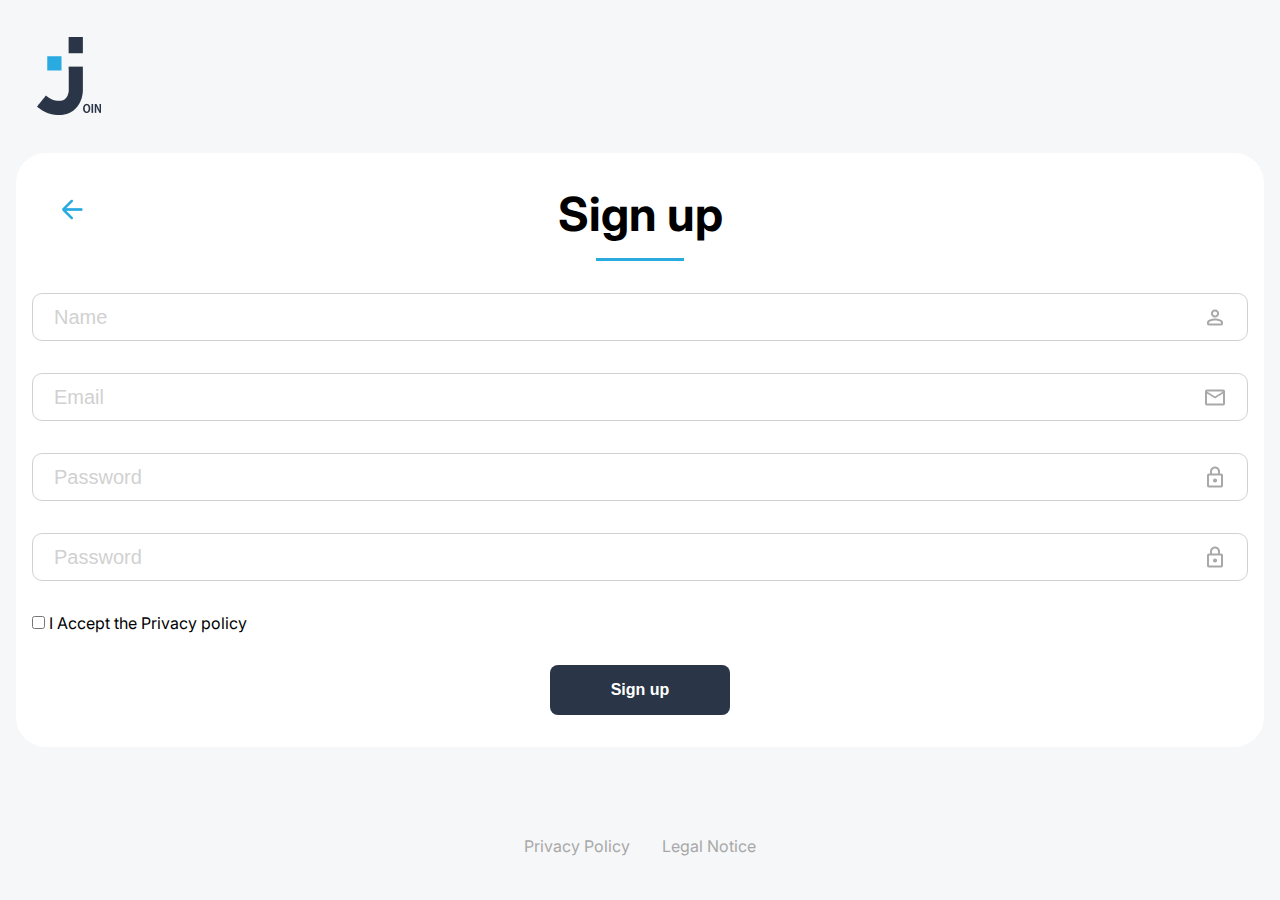
==== index.html @ 76f16e83 "login implemented" ====
<!DOCTYPE html>
<html lang="en">
<head>
    <meta charset="UTF-8">
    <meta name="viewport" content="width=device-width, initial-scale=1.0">
    <title>Log in</title>
    <link rel="preconnect" href="https://fonts.googleapis.com">
    <link rel="preconnect" href="https://fonts.gstatic.com" crossorigin>
    <link href="https://fonts.googleapis.com/css2?family=Inter:wght@100..900&display=swap" rel="stylesheet">
    <link rel="stylesheet" href="style.css">
    <script src="script.js"></script>
    <script src="storage.js"></script>
    <script src="register.js"></script>

</head>
<body onload="init()">
    <div id="content">
        <img src="./assets/img/logo.png" class="login-logo" alt="logo">
        <div id="login-container">
            <!-- render page content -->
        </div>
        <div id="sign-up-box">
            <!-- render page content -->
        </div>
        <div class="user-notices-box">
            <a href="#" class="notices-link">Privacy Policy</a>
            <a href="#" class="notices-link">Legal Notice</a>
        </div>
    </div>
    


</body>
</html>
---- style.css ----
/* font-family: "Inter", sans-serif; */

:root {
  --color-primary: #2a3647;
  --color-white: white;
  --color-black: black;
  --color-userstory: #0038ff;
  --color-technical: #1fd7c1;
  --color-input-placeholder: #D1D1D1;
}

* {
  margin: 0;
  box-sizing: border-box;
}

body {
  font-family: 'Inter', sans-serif;
  background-color: #f6f7f8;
}

h1 {
  font-size: 47px;
  font-weight: 700;
}

h2 {
  font-size: 36px;
  font-weight: 700;
}

h3 {
  font-size: 27px;
  font-weight: 700;
}

h4 {
  font-size: 20px;
  font-weight: 400;
}


.button {
  border-radius: 8px;
  padding: 16px 0;
  font-weight: 700;
  font-size: 16px;
  border: none;
  cursor: pointer;
}

.btn-login {
  background-color: var(--color-primary);
  color: var(--color-white);
  width: 180px;
}

.btn-gust-login {
  background-color: var(--color-white);
  color: var(--color-primary);
  width: 180px;
  border: 1px solid var(--color-primary);
}

#sign-up-box {
  position: absolute;
  bottom: 99px;
  display: flex;
  align-items: center;
  gap: 35px;
}

.btn-signup {
  width: 104px;
}

.button-box {
  display: flex;
  flex-direction: column;
  align-items: center;
  justify-content: center;
  gap: 21px;
  margin-top: 32px;
}

.login-logo {
  height: 79px;
  object-fit: cover;
  position: absolute;
  top: 37px;
  left: 37px;
}

#content {
  display: flex;
  flex-direction: column;
  align-items: center;
  justify-content: center;
  height: 100vh;
}

#login-container {
  background-color: var(--color-white);
  width: calc(100% - 32px);
  padding: 32px 16px;
  display: flex;
  flex-direction: column;
  align-items: center;
  border-radius: 30px;
  position: relative;
}

.divider-line {
  border-bottom: 3px solid #29abe2;
  width: 88px;
  margin: 16px 0 32px 0;
}

.hidden-width {
  width: 364px;
}

.login-input {
  width: 100%;
  height: 48px;
  border-radius: 10px;
  color: var(--color-black);
  padding: 12px 21px;
  border: 1px solid var(--color-input-placeholder);
  font-size: 20px;
}

.input-container {
  width: 100%;
  position: relative;
  display: flex;
  align-items: center;
  margin-bottom: 32px;
}

.input-container img {
  position: absolute;
  right: 21px;
}

::placeholder {
  color: var(--color-input-placeholder);
}

#checkbox-container {
  display: flex;
  align-items: center;
  align-self: flex-start;
  margin-left: 16px;
  font-weight: 400;
}

#checkbox-container input {
  margin-right: 8px;
}

.user-notices-box {
  position: absolute;
  bottom: 22px;
  margin: 42px 0 22px 0;
  display: flex;
  gap: 32px;
}

.notices-link {
  color: #a8a8a8;
  text-decoration: none;
  font-weight: 400;
}

.d-none {
  display: none !important;
}

.align-center {
  align-self: initial !important;
}

.arrow-left-line {
  position: absolute;
  left: 40px;
  top: 40px;
  cursor: pointer;
}

.width-100 {
  width: 100%;
}

/***** styles for board.html ****/
.board {
  display: flex;
  flex-direction: column;
  align-items: space-between;
  padding: 48px 16px;
  background-color: #f6f7f8;

  & button {
    cursor: pointer;
  }

  & .board-header {
    display: flex;
    justify-content: space-between;
    align-items: center;
  }

  & .searchbar {
    position: relative;
    display: flex;
    align-items: center;
  }

  & input {
    font-size: 20px;
    width: 100%;
    height: 48px;
    margin-bottom: 2px;
    padding: 8px 16px;
    border: 1px solid #a8a8a8;
    border-radius: 10px;
  }

  & .search-icon {
    position: absolute;
    right: 0;
    padding: 0 23.11px;
    border: none;
    border-left: 1px solid #d1d1d1;
    background-color: transparent;
  }

  & .board-titel {
    height: 32px;
    display: flex;
    justify-content: space-between;
    align-items: center;
    margin: 24px 0 16px 0;
  }

  & .board-titel-head {
    margin: 0 0 40px 0;
  }
  & .add-task-btn {
    padding: 0;
    border: none;
    border-radius: 10px;
  }
  & .btn-head {
    width: 40px;
    height: 40px;
    background-color: var(--color-primary);
  }

  & .no-tasks {
    color: #a8a8a8;
    display: flex;
    justify-content: center;
    align-items: center;
    height: 48px;
    background-color: #e7e7e7;
    border: 1px dashed #a8a8a8;
    border-radius: 10px;
  }

  & .task-card {
    cursor: grab;
    width: 252px;
    padding: 16px;
    background-color: var(--color-white);
    border-radius: 24px;
    box-shadow: 0 0 10px 3px rgba(0, 0, 0, 8%);

    & .card-category {
      color: var(--color-white);
      display: inline-block;
      padding: 4px 16px;
      background-color: var(--color-userstory);
      border-radius: 8px;
    }

    & .card-titel {
      font-weight: 700;
      margin: 24px 0 8px 0;
    }

    & .card-description {
      color: #a8a8a8;
    }

    & .card-progress {
      display: flex;
      align-items: center;
      gap: 11px;
      margin: 24px 0px;
    }

    & .card-progressbar-container {
      width: 100%;
      height: 8px;
      background-color: #e0e0e0;
      border-radius: 16px;
      overflow: hidden;
    }

    & .card-progressbar {
      width: 50%;
      height: 100%;
      background-color: #4589ff;
      border-radius: 16px;
    }

    & .card-subtasks {
      font-size: 12px;
      flex-shrink: 0;
    }

    & .card-footer {
      display: flex;
      justify-content: space-between;
    }

    & .card-assigned {
      display: flex;
    }

    & .card-contacts {
      font-size: 12px;
      color: var(--color-white);
      position: relative;
      display: flex;
      justify-content: center;
      align-items: center;
      width: 32px;
      height: 32px;
      margin-right: -8px;
      border: 1px solid var(--color-white);
      border-radius: 50%;
    }

    & .card-priority {
      display: flex;
      justify-content: center;
      align-items: center;
      width: 32px;
      height: 32px;
    }
  }
}
/***** end styles for board.html ****/


/***** styles for addtask.html ****/

.add-task-container{
  display: flex;
  flex-direction: column;
  height: 100vh;
}

.add-task-container h1{
  margin-top: 48px;
  margin-bottom: 40px;
  padding-left: 16px
}

.add-task-container input, textarea, select{
border: black solid 1px;
border-radius: 10px;
width: 100%;
}

.add-task-footnote-container{
  position: absolute;
  bottom: 0;
  width: 100%;
  display: flex;
  justify-content: space-between;
  align-items: center;
}
.task-input-container{
  margin: 0 16px;
  border: 1px black solid;
}

.task-input-container .title-container{
  height: 83px;
}

.task-input-container .description-container{
  height: 131px;
}
.task-input-container .description-container textarea{
  height: 88px;
}
.task-input-container .prio-container{
  height: 88px;
}
.task-input-container .prio-container #prio{
  height: 88px;
  display: flex;
  gap:8px;
}
.task-input-container .prio-container #prio button{
  height: 41px;
  flex: 1;
  border-radius: 10px;
  background-color: white; 
  border: none;
  box-shadow: 0 0 4px 0 rgba(0, 0, 0, 0.1);
}
.task-input-container .due-date-container{
  height: 83px;
}
.task-input-container .category-container{
  height: 75px;
}
.task-input-container .assigned-to-container{
  height: 75px;
}
.task-input-container .subtasks-container{
  height: 75px;
}
.add-task-footnote-container button{
  background-color: var(--color-primary);
  color: var(--color-white);
  width: 183px;
  height: 56px;
  padding: 16px;
  font-size: 21px;
  display: flex;
  gap: 4px;

}
.add-task-footnote-container button img{
  height: 24px;
  width: 24px;
}

sup{
  color: #FF8190;
}
/***** end styles for addtask.html ****/


/***** styles for contacts.html ****/

#contactsList {
  display: flex;
  flex-direction: column;
  justify-content: center;
  margin-left: auto;
  margin-right: auto;
}

.underline {
  height: 1px;
  width: 350px;
  background-color: #D1D1D1;
  margin: 16px 0 16px 0;
}

.contact {
  display: flex;
  flex-direction: row;
  align-items: center;
  gap: 35px;
  margin-bottom: 30px;
}

& h4 {
  padding-left: 12px;
}
 .name {
  font-size: 24px !important;
  font-weight: 400 !important;
 }

.email {
  font-size: 16px !important;
  color: #007CEE;
  margin-top: 5px;
}

.contact-header {
  height: 42px;
  width: 42px;
  border-radius: 100%;
  font-weight: bold;
  color: #FFFFFF;
  display: flex;
  align-items: center;
  justify-content: center;
}

.contact-info {
  display: flex;
  flex-direction: column;
}

.center {
  margin-left: auto;
  margin-right: auto;
  display: flex;
  justify-content: center;
}
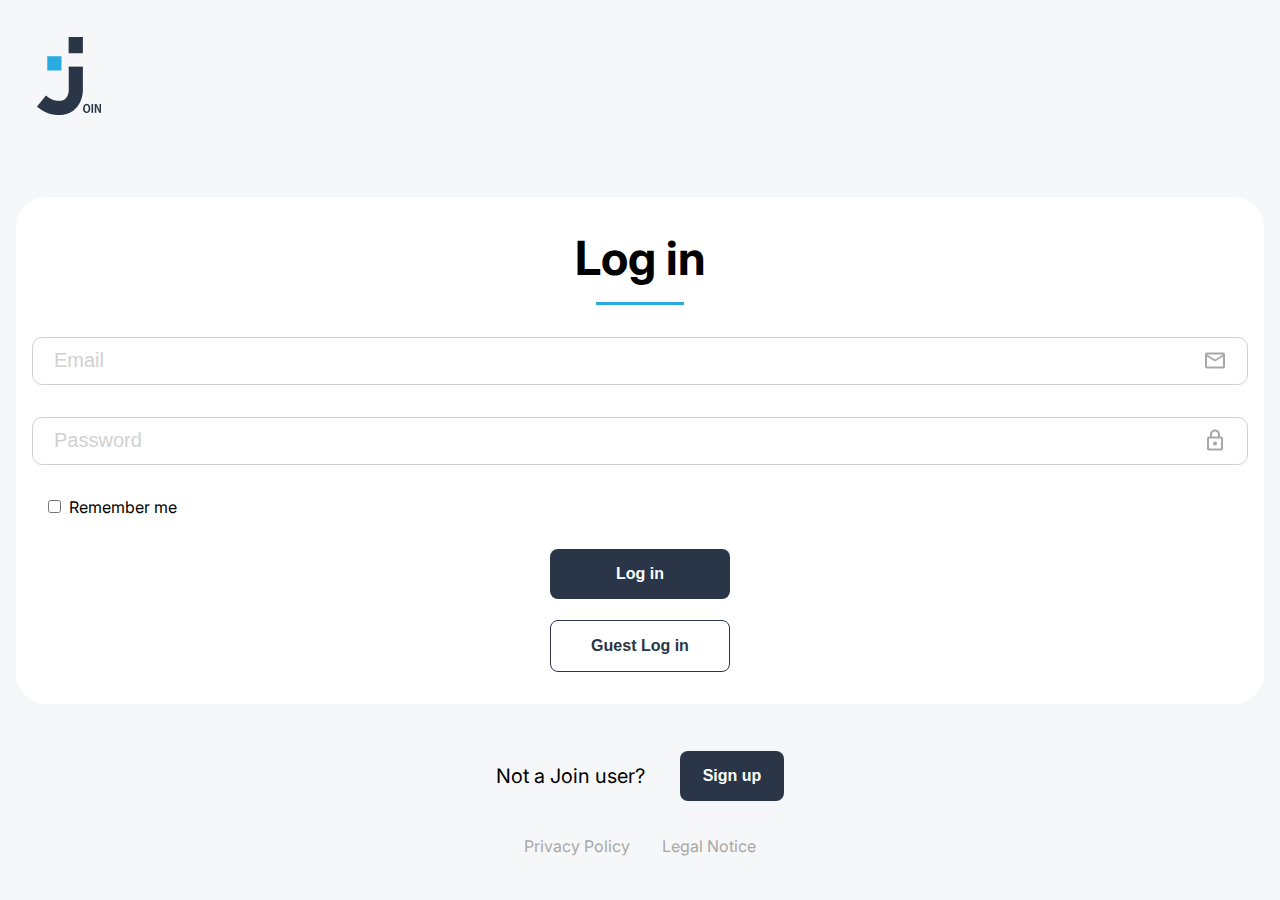
==== commit 00474383: "privacy policy added" ====
--- a/index.html
+++ b/index.html
@@ -23,7 +23,7 @@
             <!-- render page content -->
         </div>
         <div class="user-notices-box">
-            <a href="#" class="notices-link">Privacy Policy</a>
+            <a href="pivacypolicy.html" class="notices-link">Privacy Policy</a>
             <a href="#" class="notices-link">Legal Notice</a>
         </div>
     </div>
--- a/style.css
+++ b/style.css
@@ -36,6 +36,11 @@
 
 h4 {
   font-size: 20px;
+  font-weight: 400;
+}
+
+h5 {
+  font-size: 14px;
   font-weight: 400;
 }
 
@@ -179,6 +184,7 @@
 
 .align-center {
   align-self: initial !important;
+  justify-content: center;
 }
 
 .arrow-left-line {
@@ -192,241 +198,304 @@
   width: 100%;
 }
 
-/***** styles for board.html ****/
-.board {
-  display: flex;
-  flex-direction: column;
-  align-items: space-between;
-  padding: 48px 16px;
-  background-color: #f6f7f8;
-
-  & button {
-    cursor: pointer;
-  }
-
-  & .board-header {
-    display: flex;
-    justify-content: space-between;
-    align-items: center;
-  }
-
-  & .searchbar {
-    position: relative;
-    display: flex;
-    align-items: center;
-  }
-
-  & input {
-    font-size: 20px;
-    width: 100%;
-    height: 48px;
-    margin-bottom: 2px;
-    padding: 8px 16px;
-    border: 1px solid #a8a8a8;
-    border-radius: 10px;
-  }
-
-  & .search-icon {
-    position: absolute;
-    right: 0;
-    padding: 0 23.11px;
-    border: none;
-    border-left: 1px solid #d1d1d1;
-    background-color: transparent;
-  }
-
-  & .board-titel {
-    height: 32px;
-    display: flex;
-    justify-content: space-between;
-    align-items: center;
-    margin: 24px 0 16px 0;
-  }
-
-  & .board-titel-head {
-    margin: 0 0 40px 0;
-  }
-  & .add-task-btn {
-    padding: 0;
-    border: none;
-    border-radius: 10px;
-  }
-  & .btn-head {
-    width: 40px;
-    height: 40px;
-    background-color: var(--color-primary);
-  }
-
-  & .no-tasks {
-    color: #a8a8a8;
-    display: flex;
-    justify-content: center;
-    align-items: center;
-    height: 48px;
-    background-color: #e7e7e7;
-    border: 1px dashed #a8a8a8;
-    border-radius: 10px;
-  }
-
-  & .task-card {
-    cursor: grab;
-    width: 252px;
-    padding: 16px;
-    background-color: var(--color-white);
-    border-radius: 24px;
-    box-shadow: 0 0 10px 3px rgba(0, 0, 0, 8%);
-
-    & .card-category {
-      color: var(--color-white);
-      display: inline-block;
-      padding: 4px 16px;
-      background-color: var(--color-userstory);
-      border-radius: 8px;
-    }
-
-    & .card-titel {
-      font-weight: 700;
-      margin: 24px 0 8px 0;
-    }
-
-    & .card-description {
-      color: #a8a8a8;
-    }
-
-    & .card-progress {
-      display: flex;
-      align-items: center;
-      gap: 11px;
-      margin: 24px 0px;
-    }
-
-    & .card-progressbar-container {
-      width: 100%;
-      height: 8px;
-      background-color: #e0e0e0;
-      border-radius: 16px;
-      overflow: hidden;
-    }
-
-    & .card-progressbar {
-      width: 50%;
-      height: 100%;
-      background-color: #4589ff;
-      border-radius: 16px;
-    }
-
-    & .card-subtasks {
-      font-size: 12px;
-      flex-shrink: 0;
-    }
-
-    & .card-footer {
-      display: flex;
-      justify-content: space-between;
-    }
-
-    & .card-assigned {
-      display: flex;
-    }
-
-    & .card-contacts {
-      font-size: 12px;
-      color: var(--color-white);
-      position: relative;
-      display: flex;
-      justify-content: center;
-      align-items: center;
-      width: 32px;
-      height: 32px;
-      margin-right: -8px;
-      border: 1px solid var(--color-white);
-      border-radius: 50%;
-    }
-
-    & .card-priority {
-      display: flex;
-      justify-content: center;
-      align-items: center;
-      width: 32px;
-      height: 32px;
-    }
-  }
-}
-/***** end styles for board.html ****/
-
+header {
+  position: absolute;
+  top: 0;
+  left: 0;
+  right: 0;
+  background-color: white;
+  display: flex;
+  justify-content: space-between;
+  align-items: center;
+  padding: 20px 16px;
+  filter: drop-shadow(0px 1px 2px rgba(0, 0, 0, 0.2));
+}
+
+.header-logo {
+  height: 39px;
+  object-fit: cover;
+}
+
+
+.user-circle {
+  border-radius: 999px;
+  border: 2px solid black;
+  width: 40px;
+  height: 40px;
+  display: flex;
+  justify-content: center;
+  align-items: center;
+  color: #29ABE2;
+  font-size: 14px;
+  font-weight: 700;
+}
+
+.navigation {
+  background-color: var(--color-primary);
+  height: 80px;
+  position: absolute;
+  bottom: 0;
+  left: 0;
+  right: 0;
+  display: flex;
+  justify-content: space-around;
+}
+
+.navbox {
+  color: white;
+  display: flex;
+  flex-direction: column;
+  justify-content: center;
+  align-items: center;
+  /* background-color: #091931; */
+  border-radius: 16px;
+  gap: 4px;
+  width: 80px;
+  text-decoration: none;
+}
+
+.navbox-bg-color {
+  background-color: #091931;
+}
+
+
+.registration-succes-box {
+  width: 326px;
+  padding: 25px 0;
+  text-align: center;
+  border-radius: 20px;
+  background-color: var(--color-primary);
+  color: var(--color-white);
+  position: absolute;
+  bottom: 184px;
+  transform: translateY(262px);
+  transition: 250ms;
+}
+
+.show-reg-box {
+  transform: translateY(0);
+}
+
+.animation-box {
+  position: absolute;
+  bottom: 20px;
+  height: 300px;
+  width: calc(100% - 32px);
+  display: flex;
+  justify-content: center;
+  overflow: hidden;
+}
+
+.hidden-box {
+  width: 200px;
+  height: 168px;
+  position: absolute;
+  right: 0;
+  top: 60px;
+  overflow: hidden;
+  display: flex;
+  justify-content: end;
+}
+
+.user-menu {
+  width: 150px;
+  display: flex;
+  flex-direction: column;
+  justify-content: center;
+  background-color: var(--color-primary);
+  padding: 10px;
+  border-radius: 20px;
+  border-top-right-radius: 0;
+  margin-right: 10px;
+  transform: translateX(162px);
+  transition: 250ms;
+}
+
+.show-menu {
+  transform: translateX(0);
+}
+
+.user-menu a {
+  color: #CDCDCD;
+  text-decoration: none;
+  padding: 13px 12px;
+  font-weight: 400;
+}
+
+.privay-policy {
+  display: flex;
+  justify-content: center;
+  flex-direction: column;
+  margin-top: 128px;
+  padding: 0 16px;
+}
+
+.privacy-h3 {
+  margin: 32px 0 10px 0;
+}
+
+.privacy-header {
+  display: flex;
+  justify-content: space-between;
+}
+
+.privacy-arrow {
+  object-fit: cover;
+  cursor: pointer;
+  height: 40px;
+}
 
 /***** styles for addtask.html ****/
 
-.add-task-container{
-  display: flex;
-  flex-direction: column;
-  height: 100vh;
-}
-
-.add-task-container h1{
+.add-task-container {
+  display: flex;
+  flex-direction: column;
+  margin-top: 50px;
+  max-height: calc(100vh - 240px)
+}
+
+.add-task-container h1 {
   margin-top: 48px;
   margin-bottom: 40px;
   padding-left: 16px
 }
 
-.add-task-container input, textarea, select{
-border: black solid 1px;
-border-radius: 10px;
-width: 100%;
-}
-
-.add-task-footnote-container{
-  position: absolute;
-  bottom: 0;
+.add-task-container input,
+textarea,
+select {
+  border: black solid 1px;
+  border-radius: 10px;
   width: 100%;
+  font-size: 16px;
+}
+
+.add-task-container input:focus,
+textarea:focus,
+select:focus {
+  border: solid 1px #29ABE2;
+  outline: none;
+}
+
+.add-task-container input,
+select {
+  height: 40px;
+}
+
+.add-task-container label,
+.prio-container span {
+  display: inline-block;
+  margin-bottom: 8px;
+}
+
+.required {
+  color: #FF8190;
+  font-size: 12px;
+}
+
+.add-task-footnote-container {
+  width: 100%;
   display: flex;
   justify-content: space-between;
   align-items: center;
-}
-.task-input-container{
+  position: absolute;
+  bottom: 80px;
+  background-color: #f6f7f8;
+  padding: 10px;
+}
+
+.task-input-container {
   margin: 0 16px;
-  border: 1px black solid;
-}
-
-.task-input-container .title-container{
+  overflow: scroll;
+}
+
+.task-input-container .title-container {
   height: 83px;
-}
-
-.task-input-container .description-container{
+  margin-bottom: 8px;
+}
+
+.task-input-container .description-container {
   height: 131px;
-}
-.task-input-container .description-container textarea{
+  margin-bottom: 8px;
+}
+
+.task-input-container .description-container textarea {
   height: 88px;
 }
-.task-input-container .prio-container{
+
+.task-input-container .prio-container {
   height: 88px;
-}
-.task-input-container .prio-container #prio{
+  margin-bottom: 16px;
+}
+
+.task-input-container .prio-container #prio {
   height: 88px;
   display: flex;
-  gap:8px;
-}
-.task-input-container .prio-container #prio button{
+  gap: 8px;
+}
+
+.task-input-container .prio-container #prio button {
   height: 41px;
   flex: 1;
   border-radius: 10px;
-  background-color: white; 
+  background-color: white;
   border: none;
   box-shadow: 0 0 4px 0 rgba(0, 0, 0, 0.1);
 }
-.task-input-container .due-date-container{
+
+
+
+
+#highPrioButtonFont,
+#mediumPrioButtonFont,
+#lowPrioButtonFont {
+  display: flex;
+  justify-content: center;
+  align-items: center;
+  gap: 8px;
+  font-weight: 400;
+  font-size: 16px;
+}
+
+.font-weight-clicked {
+  font-weight: 700 !important;
+}
+
+.prioHigh {
+  background-color: rgba(255, 61, 0, 1) !important;
+}
+
+.prioMedium {
+  background-color: rgba(255, 168, 0, 1) !important;
+}
+
+.prioLow {
+  background-color: rgba(122, 226, 41, 1) !important;
+}
+
+.colored-white {
+  filter: brightness(0) invert(1);
+}
+
+.task-input-container .due-date-container {
   height: 83px;
-}
-.task-input-container .category-container{
+  margin-bottom: 16px;
+}
+
+.task-input-container .category-container {
   height: 75px;
-}
-.task-input-container .assigned-to-container{
+  margin-bottom: 16px;
+}
+
+.task-input-container .assigned-to-container {
+  min-height: 75px;
+  margin-bottom: 16px;
+}
+
+.task-input-container .subtasks-container {
   height: 75px;
 }
-.task-input-container .subtasks-container{
-  height: 75px;
-}
-.add-task-footnote-container button{
+
+.add-task-footnote-container button {
   background-color: var(--color-primary);
   color: var(--color-white);
   width: 183px;
@@ -435,16 +504,119 @@
   font-size: 21px;
   display: flex;
   gap: 4px;
-
-}
-.add-task-footnote-container button img{
+}
+
+.add-task-footnote-container button img {
   height: 24px;
   width: 24px;
 }
 
-sup{
+sup {
   color: #FF8190;
 }
+
+.blue-border {
+  border: 1px solid #29ABE2 !important;
+}
+
+.red-border {
+  border: 1px solid #FF8190 !important;
+}
+
+#category {
+  background-color: white;
+}
+
+#assigned-to-btn {
+  width: 100%;
+  height: 40px;
+  display: flex;
+  justify-content: space-between;
+  align-items: center;
+  background-color: white;
+  border: 1px solid black;
+  border-radius: 10px;
+}
+
+#assigned-to-btn #buttontext {
+  font-size: 16px;
+  display: flex;
+  align-items: center;
+}
+
+#contacts-to-assign-container {
+  background-color: white;
+  border-radius: 10px;
+  font-size: 16px;
+  font-weight: 400;
+  padding: 10px;
+}
+
+#contacts-to-assign-list {
+  list-style-type: none;
+  padding-left: 0;
+
+}
+
+#contacts-to-assign-list li {
+  display: flex;
+  align-items: center;
+  justify-content: space-between;
+  height: 56px;
+  margin-bottom: 24px;
+}
+
+.nameFrame {
+  display: flex;
+  align-items: center;
+  justify-content: space-between;
+  height: 42px;
+  margin-left: 16px;
+}
+
+.nameFrame img {
+  margin-right: 16px;
+}
+
+.checked {
+  background-color: var(--color-primary);
+  color: white;
+  border-radius: 10px;
+}
+
+#buttontext {
+  display: flex;
+  gap: 10px;
+
+}
+
+.contact-circle {
+  background-color: darkblue;
+  height: 42px;
+  margin-right: 16px;
+  width: 42px;
+  border-radius: 100%;
+  font-weight: bold;
+  color: #FFFFFF;
+  display: flex;
+  align-items: center;
+  justify-content: center;
+}
+
+#contact-circles-container {
+  display: flex;
+
+}
+
+.assigned-contacts-button {
+  background-color: var(--color-primary);
+  color: white;
+  min-width: 100px;
+  border-radius: 10px;
+  padding: 2px;
+  border: 1px black solid;
+}
+
 /***** end styles for addtask.html ****/
 
 
@@ -456,13 +628,19 @@
   justify-content: center;
   margin-left: auto;
   margin-right: auto;
+  width: 90%;
+  max-height: 80vh;
+  overflow-y: auto;
+  /* Vertikales scrollen im container */
+  margin: 20px 0;
+  padding-top: 30px;
 }
 
 .underline {
   height: 1px;
-  width: 350px;
   background-color: #D1D1D1;
   margin: 16px 0 16px 0;
+  width: 90%;
 }
 
 .contact {
@@ -473,18 +651,31 @@
   margin-bottom: 30px;
 }
 
-& h4 {
-  padding-left: 12px;
-}
- .name {
+.contact:hover {
+  cursor: pointer;
+}
+
+.contact-headline-letter {
+  padding-left: 12px !important;
+}
+
+.name {
   font-size: 24px !important;
   font-weight: 400 !important;
- }
-
-.email {
+}
+
+.email-contact {
   font-size: 16px !important;
   color: #007CEE;
   margin-top: 5px;
+}
+
+.email-contact-opened {
+  color: black;
+  font-weight: bold !important;
+  font-size: 16px !important;
+  margin-top: 21px;
+  margin-bottom: 15px;
 }
 
 .contact-header {
@@ -504,8 +695,131 @@
 }
 
 .center {
-  margin-left: auto;
-  margin-right: auto;
-  display: flex;
-  justify-content: center;
-}+  display: flex;
+  justify-content: center;
+  align-items: center;
+  height: 100vh;
+  overflow: hidden;
+}
+
+.addContactImg {
+  display: flex;
+  justify-content: center;
+  align-items: center;
+  position: fixed;
+  top: 758px;
+  left: 330px;
+  right: 20px;
+  height: 56px;
+  width: 56px;
+  border-radius: 100%;
+  background-color: var(--color-primary);
+  z-index: 1000;
+}
+
+.addContactImg:hover {
+  cursor: pointer;
+}
+
+.addContactImg img {
+  height: 32px;
+  width: 32px;
+}
+
+.editContactImg {
+  display: flex;
+  justify-content: center;
+  align-items: center;
+  position: fixed;
+  top: 758px;
+  left: 330px;
+  right: 20px;
+  height: 56px;
+  width: 56px;
+  border-radius: 100%;
+  background-color: var(--color-primary);
+  z-index: 1000;
+}
+
+.name-container {
+  display: flex;
+  align-items: center;
+  gap: 20px;
+  margin-bottom: 20px;
+}
+
+.contact-opened {
+  height: 80px !important;
+  width: 80px !important;
+  border: 3px solid white;
+}
+
+.slogan-contact {
+  margin-top: 8px;
+  font-size: 20px;
+}
+
+.contact-underline {
+  height: 3px;
+  width: 90px;
+  background-color: #29ABE2;
+  margin-top: 8px;
+  margin-bottom: 48px;
+}
+
+.back-to-contacts-img {
+  display: flex;
+  justify-content: flex-end;
+  margin-right: 16px;
+}
+
+#contact {
+  height: 100vh;
+  overflow: hidden;
+  z-index: 1000;
+  padding: 128px 0 0 16px;
+  width: 100%;
+}
+
+.contact-container {
+  width: 100%;
+}
+
+.edit-contacts-options {
+  width: 115px;
+  height: 100px;
+  background-color: white;
+  gap: 16px;
+  display: flex;
+  justify-content: center;
+  flex-direction: column;
+  border-radius: 20px 20px 0px 20px;
+  box-shadow: 0 4px 4px 0 rgba(0, 0, 0, 0.25);
+  position: fixed;
+  right: -115px;
+  top: 740px;
+  transition: right 0.5s;
+  z-index: 9999;
+}
+
+.edit-contacts-options-active {
+  right: 10px !important;
+}
+
+.edit-image-contact {
+  margin-right: 15px;
+}
+
+.edit-contacts-options div {
+  display: flex;
+  gap: 8px;
+  justify-content: center;
+  align-items: center;
+  gap: 20px;
+}
+
+.edit-img-contact {
+  margin-right: 10px;
+}
+
+/***** end styles for contacts.html ****/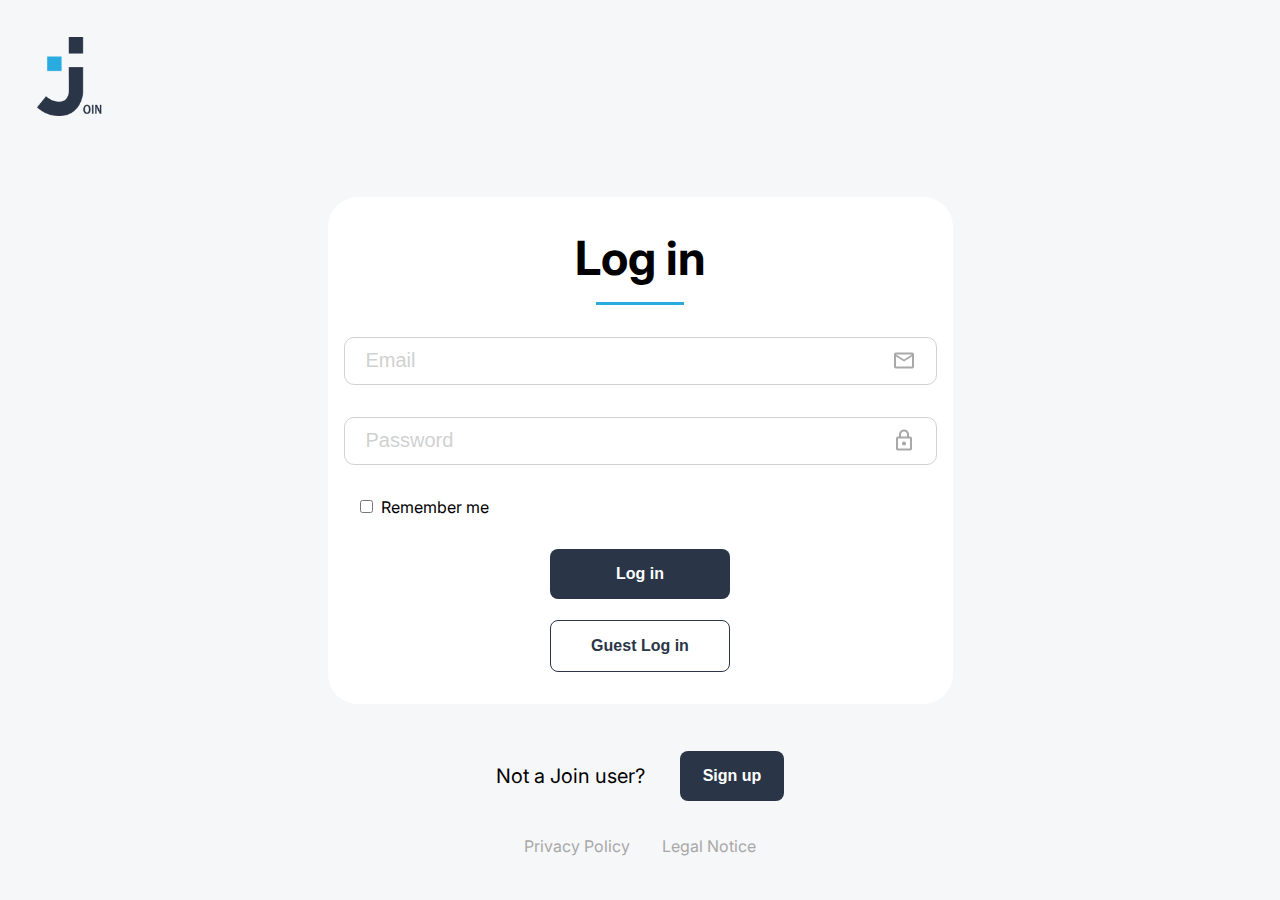
==== commit 0f10f130: "login Desktop CSS included" ====
--- a/index.html
+++ b/index.html
@@ -8,6 +8,7 @@
     <link rel="preconnect" href="https://fonts.gstatic.com" crossorigin>
     <link href="https://fonts.googleapis.com/css2?family=Inter:wght@100..900&display=swap" rel="stylesheet">
     <link rel="stylesheet" href="style.css">
+    <link rel="stylesheet" href="./assets/css/loginregister.css">
     <script src="script.js"></script>
     <script src="storage.js"></script>
     <script src="register.js"></script>
@@ -15,7 +16,7 @@
 </head>
 <body onload="init()">
     <div id="content">
-        <img src="./assets/img/logo.png" class="login-logo" alt="logo">
+        <img src="./assets/img/logo-high.png" class="login-logo" alt="logo">
         <div id="login-container">
             <!-- render page content -->
         </div>
--- a/style.css
+++ b/style.css
@@ -7,6 +7,7 @@
   --color-userstory: #0038ff;
   --color-technical: #1fd7c1;
   --color-input-placeholder: #D1D1D1;
+  --color-hover: #29ABE2; 
 }
 
 * {
@@ -54,66 +55,6 @@
   cursor: pointer;
 }
 
-.btn-login {
-  background-color: var(--color-primary);
-  color: var(--color-white);
-  width: 180px;
-}
-
-.btn-gust-login {
-  background-color: var(--color-white);
-  color: var(--color-primary);
-  width: 180px;
-  border: 1px solid var(--color-primary);
-}
-
-#sign-up-box {
-  position: absolute;
-  bottom: 99px;
-  display: flex;
-  align-items: center;
-  gap: 35px;
-}
-
-.btn-signup {
-  width: 104px;
-}
-
-.button-box {
-  display: flex;
-  flex-direction: column;
-  align-items: center;
-  justify-content: center;
-  gap: 21px;
-  margin-top: 32px;
-}
-
-.login-logo {
-  height: 79px;
-  object-fit: cover;
-  position: absolute;
-  top: 37px;
-  left: 37px;
-}
-
-#content {
-  display: flex;
-  flex-direction: column;
-  align-items: center;
-  justify-content: center;
-  height: 100vh;
-}
-
-#login-container {
-  background-color: var(--color-white);
-  width: calc(100% - 32px);
-  padding: 32px 16px;
-  display: flex;
-  flex-direction: column;
-  align-items: center;
-  border-radius: 30px;
-  position: relative;
-}
 
 .divider-line {
   border-bottom: 3px solid #29abe2;
@@ -121,82 +62,12 @@
   margin: 16px 0 32px 0;
 }
 
-.hidden-width {
-  width: 364px;
-}
-
-.login-input {
-  width: 100%;
-  height: 48px;
-  border-radius: 10px;
-  color: var(--color-black);
-  padding: 12px 21px;
-  border: 1px solid var(--color-input-placeholder);
-  font-size: 20px;
-}
-
-.input-container {
-  width: 100%;
-  position: relative;
-  display: flex;
-  align-items: center;
-  margin-bottom: 32px;
-}
-
-.input-container img {
-  position: absolute;
-  right: 21px;
-}
-
-::placeholder {
-  color: var(--color-input-placeholder);
-}
-
-#checkbox-container {
-  display: flex;
-  align-items: center;
-  align-self: flex-start;
-  margin-left: 16px;
-  font-weight: 400;
-}
-
-#checkbox-container input {
-  margin-right: 8px;
-}
-
-.user-notices-box {
-  position: absolute;
-  bottom: 22px;
-  margin: 42px 0 22px 0;
-  display: flex;
-  gap: 32px;
-}
-
-.notices-link {
-  color: #a8a8a8;
-  text-decoration: none;
-  font-weight: 400;
-}
+
 
 .d-none {
   display: none !important;
 }
 
-.align-center {
-  align-self: initial !important;
-  justify-content: center;
-}
-
-.arrow-left-line {
-  position: absolute;
-  left: 40px;
-  top: 40px;
-  cursor: pointer;
-}
-
-.width-100 {
-  width: 100%;
-}
 
 header {
   position: absolute;
@@ -259,32 +130,6 @@
 }
 
 
-.registration-succes-box {
-  width: 326px;
-  padding: 25px 0;
-  text-align: center;
-  border-radius: 20px;
-  background-color: var(--color-primary);
-  color: var(--color-white);
-  position: absolute;
-  bottom: 184px;
-  transform: translateY(262px);
-  transition: 250ms;
-}
-
-.show-reg-box {
-  transform: translateY(0);
-}
-
-.animation-box {
-  position: absolute;
-  bottom: 20px;
-  height: 300px;
-  width: calc(100% - 32px);
-  display: flex;
-  justify-content: center;
-  overflow: hidden;
-}
 
 .hidden-box {
   width: 200px;
@@ -330,8 +175,16 @@
   padding: 0 16px;
 }
 
+.privacy-h2 {
+  margin: 32px 0 10px 0;
+}
+
 .privacy-h3 {
   margin: 32px 0 10px 0;
+}
+
+.privacy-h4 {
+  margin: 16px 0 10px 0;
 }
 
 .privacy-header {
@@ -344,6 +197,8 @@
   cursor: pointer;
   height: 40px;
 }
+
+
 
 /***** styles for addtask.html ****/
 
@@ -374,6 +229,11 @@
 select:focus {
   border: solid 1px #29ABE2;
   outline: none;
+}
+
+.input-button-container input:focus{
+  outline: none;
+  border: none;
 }
 
 .add-task-container input,
@@ -607,6 +467,38 @@
   display: flex;
 
 }
+
+.input-button-container{
+  display: flex;
+  align-items: center;
+  justify-content: space-between;
+  border: 1px solid black;
+  border-radius: 10px;
+  height: 48px;
+  background-color: white;
+}
+
+#subtasks-list .input-button-container{
+  border: none;
+  background-color: transparent;
+  width: 100%;
+}
+
+
+.subtasks-container input{
+  flex: 1;
+  border: none;
+  height: 46px;
+}
+
+.input-button-container button{
+  background-color: transparent;
+  border: none;
+  cursor: pointer;
+  padding-right: 16px;
+}
+
+
 
 .assigned-contacts-button {
   background-color: var(--color-primary);
--- a/assets/css/loginregister.css
+++ b/assets/css/loginregister.css
@@ -0,0 +1,241 @@
+.btn-login {
+    background-color: var(--color-primary);
+    color: var(--color-white);
+    width: 180px;
+  }
+
+  .btn-login:hover {
+    background-color: var(--color-hover);
+    filter: drop-shadow(0px 4px 4px rgba(0, 0, 0, 0.25));
+  }
+  
+  .btn-gust-login {
+    background-color: var(--color-white);
+    color: var(--color-primary);
+    width: 180px;
+    border: 1px solid var(--color-primary);
+  }
+
+  .btn-gust-login:hover {
+    filter: drop-shadow(0px 4px 4px rgba(0, 0, 0, 0.25));
+    color: var(--color-hover);
+    border: 1px solid var(--color-hover);
+  }
+
+  .btn-signup {
+    width: 104px;
+  }
+  
+  .button-box {
+    display: flex;
+    flex-direction: column;
+    align-items: center;
+    justify-content: center;
+    gap: 21px;
+    margin-top: 32px;
+  }
+  
+  .login-logo {
+    height: 79px;
+    object-fit: cover;
+    position: absolute;
+    top: 37px;
+    left: 37px;
+  }
+
+
+  #content {
+    display: flex;
+    flex-direction: column;
+    align-items: center;
+    justify-content: center;
+    height: 100vh;
+  }
+  
+  #login-container {
+    background-color: var(--color-white);
+    width: calc(100% - 32px);
+    padding: 32px 16px;
+    display: flex;
+    flex-direction: column;
+    align-items: center;
+    border-radius: 30px;
+    position: relative;
+  }
+
+  #sign-up-box {
+    position: absolute;
+    bottom: 99px;
+    display: flex;
+    align-items: center;
+    gap: 35px;
+  }
+
+  .hidden-width {
+    width: 364px;
+  }
+  
+  .login-input {
+    width: 100%;
+    height: 48px;
+    border-radius: 10px;
+    color: var(--color-black);
+    padding: 12px 21px;
+    border: 1px solid var(--color-input-placeholder);
+    font-size: 20px;
+    cursor: pointer;
+  }
+  
+  .input-container {
+    width: 100%;
+    position: relative;
+    display: flex;
+    align-items: center;
+    margin-bottom: 32px;
+    cursor: pointer;
+  }
+  
+  .input-container img {
+    position: absolute;
+    right: 21px;
+  }
+  
+  ::placeholder {
+    color: var(--color-input-placeholder);
+  }
+  
+  #checkbox-container {
+    display: flex;
+    align-items: center;
+    align-self: flex-start;
+    margin-left: 16px;
+    font-weight: 400;
+
+  }
+  
+  #checkbox-container input {
+    margin-right: 8px;
+    cursor: pointer;
+  }
+  
+  .user-notices-box {
+    position: absolute;
+    bottom: 22px;
+    margin: 42px 0 22px 0;
+    display: flex;
+    gap: 32px;
+  }
+  
+  .notices-link {
+    color: #a8a8a8;
+    text-decoration: none;
+    font-weight: 400;
+  }
+
+  .notices-link:hover {
+    color: var(--color-hover);
+    text-decoration: none;
+    font-weight: 700;
+  }
+
+  
+.align-center {
+  align-self: initial !important;
+  justify-content: center;
+}
+
+.arrow-left-line {
+  position: absolute;
+  left: 40px;
+  top: 40px;
+  cursor: pointer;
+}
+
+.form-width {
+  width: 100%;
+}
+
+
+.registration-succes-box {
+  width: 326px;
+  padding: 25px 0;
+  text-align: center;
+  border-radius: 20px;
+  background-color: var(--color-primary);
+  color: var(--color-white);
+  position: absolute;
+  bottom: 184px;
+  transform: translateY(262px);
+  transition: 250ms;
+}
+
+.show-reg-box {
+  transform: translateY(0);
+}
+
+.animation-box {
+  position: absolute;
+  bottom: 20px;
+  height: 300px;
+  width: calc(100% - 32px);
+  display: flex;
+  justify-content: center;
+  overflow: hidden;
+}
+
+@media (min-width: 625px) {
+  #login-container {
+    width: 625px
+  }
+}
+
+@media (min-width: 1440px) {
+  .login-logo {
+    height: 122px;
+    object-fit: cover;
+    position: absolute;
+    top: 80px;
+    left: 77px;
+}
+
+#sign-up-box {
+  top: 67px;
+  right: 122px;
+  bottom: auto;
+}
+
+.form-width {
+  width: 422px;
+}
+
+.button-box {
+  flex-direction: row;
+  gap: 35px;
+}
+
+.btn-login {
+  width: 110px;
+}
+
+.arrow-left-line {
+  left: 48px;
+}
+
+.arrow-left-line:hover {
+  border-radius: 999px;
+  background-color: #f6f7f8;
+}
+
+.animation-box {
+  bottom: auto;
+  overflow: hidden;
+  background-color: rgba(0, 0, 0, 0.3);
+  width: 100%;
+  height: 100vh;
+}
+
+.show-reg-box {
+  transform: translateY(-34vh);
+}
+
+}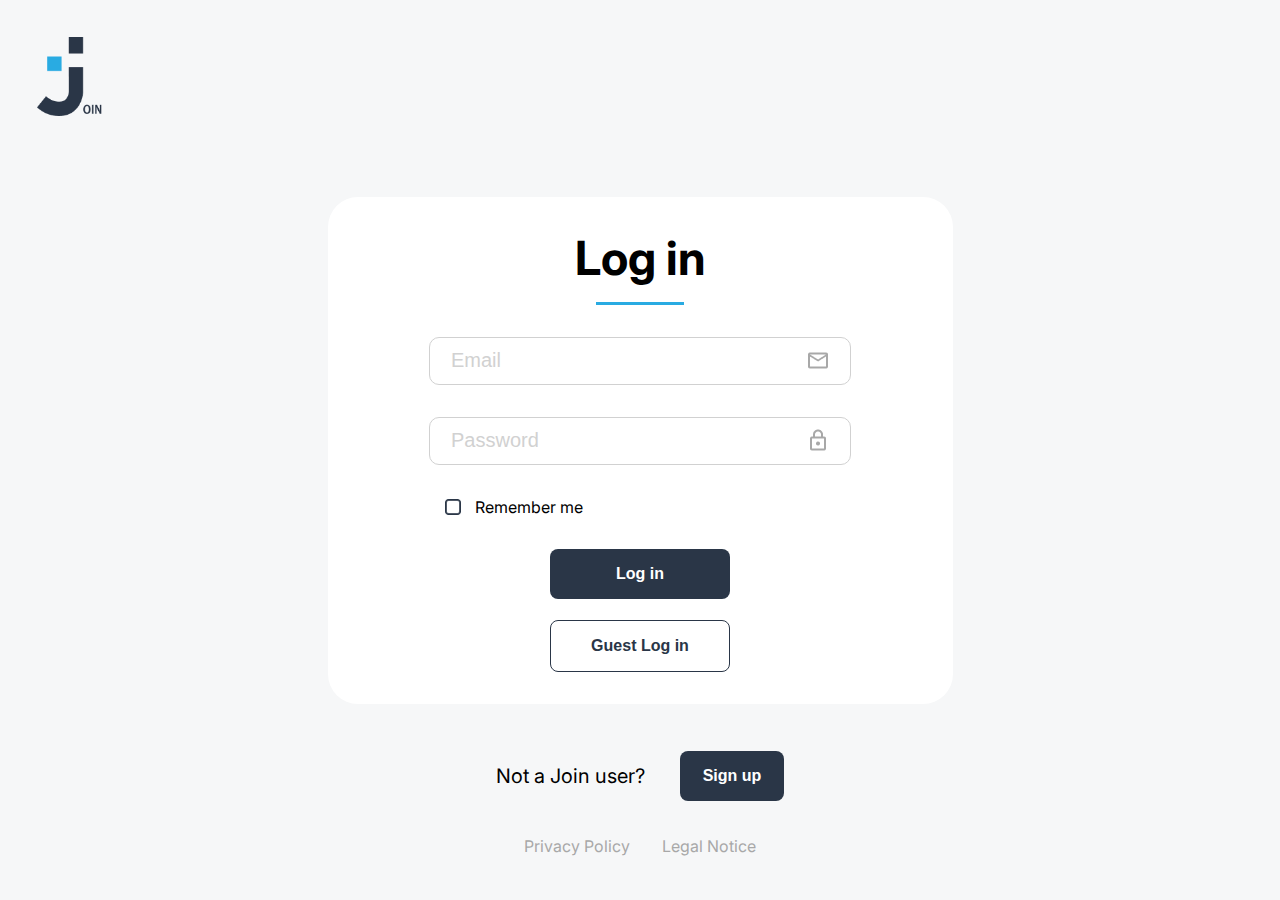
==== commit 731bdf1f: "login complete" ====
--- a/index.html
+++ b/index.html
@@ -17,6 +17,7 @@
 <body onload="init()">
     <div id="content">
         <img src="./assets/img/logo-high.png" class="login-logo" alt="logo">
+        <div class="start-animation"></div>
         <div id="login-container">
             <!-- render page content -->
         </div>
--- a/style.css
+++ b/style.css
@@ -7,7 +7,8 @@
   --color-userstory: #0038ff;
   --color-technical: #1fd7c1;
   --color-input-placeholder: #D1D1D1;
-  --color-hover: #29ABE2; 
+  --color-hover: #29ABE2;
+  --color-second-hover: #2A3E59;
 }
 
 * {
@@ -70,7 +71,7 @@
 
 
 header {
-  position: absolute;
+  position: fixed;
   top: 0;
   left: 0;
   right: 0;
@@ -104,7 +105,7 @@
 .navigation {
   background-color: var(--color-primary);
   height: 80px;
-  position: absolute;
+  position: fixed;
   bottom: 0;
   left: 0;
   right: 0;
@@ -171,7 +172,7 @@
   display: flex;
   justify-content: center;
   flex-direction: column;
-  margin-top: 128px;
+  margin: 128px 0;
   padding: 0 16px;
 }
 
@@ -198,6 +199,19 @@
   height: 40px;
 }
 
+.img-cnt {
+  display: none;
+}
+
+.desktop-user-notices-box {
+  display: none;
+}
+
+.h4-header {
+  display: none;
+}
+
+
 
 
 /***** styles for addtask.html ****/
@@ -218,7 +232,7 @@
 .add-task-container input,
 textarea,
 select {
-  border: black solid 1px;
+  border: var(--color-input-placeholder) solid 1px;
   border-radius: 10px;
   width: 100%;
   font-size: 16px;
@@ -231,7 +245,7 @@
   outline: none;
 }
 
-.input-button-container input:focus{
+.input-button-container input:focus {
   outline: none;
   border: none;
 }
@@ -265,7 +279,7 @@
 
 .task-input-container {
   margin: 0 16px;
-  overflow: scroll;
+  overflow-y: scroll;
 }
 
 .task-input-container .title-container {
@@ -302,9 +316,6 @@
   box-shadow: 0 0 4px 0 rgba(0, 0, 0, 0.1);
 }
 
-
-
-
 #highPrioButtonFont,
 #mediumPrioButtonFont,
 #lowPrioButtonFont {
@@ -342,7 +353,7 @@
 }
 
 .task-input-container .category-container {
-  height: 75px;
+  min-height: 75px;
   margin-bottom: 16px;
 }
 
@@ -387,29 +398,54 @@
   background-color: white;
 }
 
-#assigned-to-btn {
+#assigned-to-btn,
+#category-btn {
   width: 100%;
   height: 40px;
   display: flex;
   justify-content: space-between;
   align-items: center;
   background-color: white;
-  border: 1px solid black;
-  border-radius: 10px;
-}
-
-#assigned-to-btn #buttontext {
+  border: 1px solid var(--color-input-placeholder);
+  border-radius: 10px;
+}
+
+#assigned-to-btn #buttontext,
+#category-btn div {
   font-size: 16px;
   display: flex;
   align-items: center;
 }
 
-#contacts-to-assign-container {
+#category-dropdown-menu {
+  display: flex;
+  flex-direction: column;
   background-color: white;
   border-radius: 10px;
   font-size: 16px;
   font-weight: 400;
   padding: 10px;
+  margin-bottom: 24px;
+}
+
+#category-dropdown-menu span {
+  margin: 5px 0;
+  border-radius: 10px;
+  padding: 15px;
+  cursor: pointer;
+}
+
+#category-dropdown-menu span:active {
+  background-color: var(--color-primary);
+  color: white;
+}
+
+#contacts-to-assign-container {
+  background-color: white;
+  border-radius: 10px;
+  font-size: 16px;
+  font-weight: 400;
+  padding: 10px;
 }
 
 #contacts-to-assign-list {
@@ -434,8 +470,8 @@
   margin-left: 16px;
 }
 
-.nameFrame img {
-  margin-right: 16px;
+.listItem img {
+  margin-right: 28px;
 }
 
 .checked {
@@ -453,7 +489,7 @@
 .contact-circle {
   background-color: darkblue;
   height: 42px;
-  margin-right: 16px;
+  margin: 8px;
   width: 42px;
   border-radius: 100%;
   font-weight: bold;
@@ -461,6 +497,8 @@
   display: flex;
   align-items: center;
   justify-content: center;
+  border: 2px solid white;
+  font-size: 12px;
 }
 
 #contact-circles-container {
@@ -468,250 +506,258 @@
 
 }
 
-.input-button-container{
+.input-button-container {
   display: flex;
   align-items: center;
   justify-content: space-between;
-  border: 1px solid black;
+  border: 1px solid var(--color-input-placeholder);
   border-radius: 10px;
   height: 48px;
   background-color: white;
 }
 
-#subtasks-list .input-button-container{
+.input-button-container span {
+  display: list-item;
+  margin-left: 40px;
+}
+
+#subtasks-list .input-button-container {
   border: none;
   background-color: transparent;
   width: 100%;
 }
 
 
-.subtasks-container input{
+.subtasks-container input {
   flex: 1;
   border: none;
-  height: 46px;
-}
-
-.input-button-container button{
+
+}
+
+.input-button-container button {
   background-color: transparent;
   border: none;
   cursor: pointer;
   padding-right: 16px;
 }
 
-
+.subtask-button-container {
+  display: flex;
+}
+
+.subtask-button-container img {
+  height: 24px;
+  width: 24px;
+}
+
+#subtaskChangeInput {
+  border-radius: 0;
+  border-bottom: #29ABE2 solid 1px;
+}
 
 .assigned-contacts-button {
   background-color: var(--color-primary);
   color: white;
   min-width: 100px;
   border-radius: 10px;
-  padding: 2px;
+  padding: 4px;
+  font-size: 12px;
   border: 1px black solid;
 }
 
+.assigned-contacts-button button {
+  background-color: transparent;
+  border: none;
+}
+
+.separator {
+  height: 24px;
+  border: solid 1px #D1D1D1;
+}
+
+@media (min-width: 1440px) {
+  .add-task-container {
+    display: flex;
+    flex-direction: column;
+    margin-top: 206px;
+    margin-left: 328px;
+    width: calc(100% - 328px);
+  }
+
+  .add-task-footnote-container{
+    width: calc(100% - 328px - 136px);
+  }
+
+  .add-task-container h1 {
+    margin-top: 0;
+    margin-bottom: 48px;
+    padding-left: 0;
+    font-size: 61px;
+}
+
+  .task-input-container {
+    display: flex;
+    flex-direction: column;
+    flex-wrap: wrap;
+    margin: 0;
+  }
+
+  .title-container,
+  .description-container,
+  .assigned-to-container,
+  .due-date-container,
+  .prio-container,
+  .category-container,
+  .subtasks-container {
+    width: 50% !important;
+  }
+
+  .title-container {
+    order: 1;
+    border-right: 2px solid #D1D1D1;
+  }
+
+  .description-container {
+    order: 2;
+    border-right: 2px solid #D1D1D1;
+  }
+
+  .assigned-to-container {
+    order: 3;
+    border-right: 2px solid #D1D1D1;
+  }
+
+  .due-date-container {
+    order: 4;
+  }
+
+  .prio-container {
+    order: 5;
+  }
+
+  .category-container {
+    order: 6;
+  }
+
+  .subtasks-container {
+    order: 7;
+  }
+}
+
+
+
+
+
 /***** end styles for addtask.html ****/
 
-
-/***** styles for contacts.html ****/
-
-#contactsList {
-  display: flex;
-  flex-direction: column;
-  justify-content: center;
-  margin-left: auto;
-  margin-right: auto;
-  width: 90%;
-  max-height: 80vh;
-  overflow-y: auto;
-  /* Vertikales scrollen im container */
-  margin: 20px 0;
-  padding-top: 30px;
-}
-
-.underline {
-  height: 1px;
-  background-color: #D1D1D1;
-  margin: 16px 0 16px 0;
-  width: 90%;
-}
-
-.contact {
-  display: flex;
-  flex-direction: row;
-  align-items: center;
-  gap: 35px;
-  margin-bottom: 30px;
-}
-
-.contact:hover {
-  cursor: pointer;
-}
-
-.contact-headline-letter {
-  padding-left: 12px !important;
-}
-
-.name {
-  font-size: 24px !important;
-  font-weight: 400 !important;
-}
-
-.email-contact {
-  font-size: 16px !important;
-  color: #007CEE;
-  margin-top: 5px;
-}
-
-.email-contact-opened {
-  color: black;
-  font-weight: bold !important;
-  font-size: 16px !important;
-  margin-top: 21px;
-  margin-bottom: 15px;
-}
-
-.contact-header {
-  height: 42px;
-  width: 42px;
-  border-radius: 100%;
-  font-weight: bold;
-  color: #FFFFFF;
-  display: flex;
-  align-items: center;
-  justify-content: center;
-}
-
-.contact-info {
-  display: flex;
-  flex-direction: column;
-}
-
-.center {
-  display: flex;
-  justify-content: center;
-  align-items: center;
-  height: 100vh;
-  overflow: hidden;
-}
-
-.addContactImg {
-  display: flex;
-  justify-content: center;
-  align-items: center;
-  position: fixed;
-  top: 758px;
-  left: 330px;
-  right: 20px;
-  height: 56px;
-  width: 56px;
-  border-radius: 100%;
-  background-color: var(--color-primary);
-  z-index: 1000;
-}
-
-.addContactImg:hover {
-  cursor: pointer;
-}
-
-.addContactImg img {
-  height: 32px;
-  width: 32px;
-}
-
-.editContactImg {
-  display: flex;
-  justify-content: center;
-  align-items: center;
-  position: fixed;
-  top: 758px;
-  left: 330px;
-  right: 20px;
-  height: 56px;
-  width: 56px;
-  border-radius: 100%;
-  background-color: var(--color-primary);
-  z-index: 1000;
-}
-
-.name-container {
-  display: flex;
-  align-items: center;
-  gap: 20px;
-  margin-bottom: 20px;
-}
-
-.contact-opened {
-  height: 80px !important;
-  width: 80px !important;
-  border: 3px solid white;
-}
-
-.slogan-contact {
-  margin-top: 8px;
-  font-size: 20px;
-}
-
-.contact-underline {
-  height: 3px;
-  width: 90px;
-  background-color: #29ABE2;
-  margin-top: 8px;
-  margin-bottom: 48px;
-}
-
-.back-to-contacts-img {
-  display: flex;
-  justify-content: flex-end;
-  margin-right: 16px;
-}
-
-#contact {
-  height: 100vh;
-  overflow: hidden;
-  z-index: 1000;
-  padding: 128px 0 0 16px;
-  width: 100%;
-}
-
-.contact-container {
-  width: 100%;
-}
-
-.edit-contacts-options {
-  width: 115px;
-  height: 100px;
-  background-color: white;
-  gap: 16px;
-  display: flex;
-  justify-content: center;
-  flex-direction: column;
-  border-radius: 20px 20px 0px 20px;
-  box-shadow: 0 4px 4px 0 rgba(0, 0, 0, 0.25);
-  position: fixed;
-  right: -115px;
-  top: 740px;
-  transition: right 0.5s;
-  z-index: 9999;
-}
-
-.edit-contacts-options-active {
-  right: 10px !important;
-}
-
-.edit-image-contact {
-  margin-right: 15px;
-}
-
-.edit-contacts-options div {
-  display: flex;
-  gap: 8px;
-  justify-content: center;
-  align-items: center;
-  gap: 20px;
-}
-
-.edit-img-contact {
-  margin-right: 10px;
-}
-
-/***** end styles for contacts.html ****/+/***** Media Querys ****/
+
+@media (min-width: 1440px) {
+  .navigation {
+    background-color: var(--color-primary);
+    height: 100vh;
+    width: 232px;
+    position: fixed;
+    left: 0;
+    display: flex;
+    justify-content: flex-start;
+    flex-direction: column;
+    gap: 15px;
+  }
+
+  .navbox {
+    color: white;
+    display: flex;
+    flex-direction: row;
+    justify-content: flex-start;
+    align-items: center;
+    gap: 8px;
+    border-radius: 0;
+    width: 100%;
+    height: 46px;
+    text-decoration: none;
+    padding-left: 56px;
+  }
+
+  .navbox:hover {
+    background-color: var(--color-second-hover);
+  }
+
+  .img-cnt {
+    height: 121px;
+    display: flex;
+    justify-content: center;
+    margin: 64px 0 114px 0;
+  }
+
+  .logo-desktop {
+    height: 100%;
+    object-fit: cover;
+  }
+
+  .desktop-user-notices-box {
+    display: flex;
+    flex-direction: column;
+    position: absolute;
+    gap: 20px;
+    bottom: 64px;
+    padding-left: 56px;
+  }
+
+  .notices-link {
+    color: #a8a8a8;
+    text-decoration: none;
+    font-weight: 400;
+  }
+
+  .notices-link:hover {
+    color: var(--color-hover);
+    text-decoration: none;
+    font-weight: 700;
+  }
+
+  header {
+    padding: 20px 40px;
+  }
+
+  .header-logo {
+    display: none;
+  }
+
+  .h4-header {
+    display: block;
+    margin-left: 308px;
+  }
+
+  .user-circle {
+    width: 56px;
+    height: 56px;
+    font-size: 20px;
+    border: 3px solid black;
+    cursor: pointer;
+  }
+
+  .user-circle:hover {
+    background-color: #f6f7f8;
+  }
+
+  .help-button {
+    display: block !important;
+    position: absolute;
+    right: 118px;
+    height: 20px;
+  }
+
+  .help-button:hover {
+    transform: scale(1.2);
+  }
+
+  .hidden-box {
+    top: 96px;
+  }
+
+  .privay-policy {
+    padding-left: 250px;
+  }
+
+}--- a/assets/css/loginregister.css
+++ b/assets/css/loginregister.css
@@ -4,141 +4,152 @@
     width: 180px;
   }
 
-  .btn-login:hover {
-    background-color: var(--color-hover);
-    filter: drop-shadow(0px 4px 4px rgba(0, 0, 0, 0.25));
-  }
-  
-  .btn-gust-login {
-    background-color: var(--color-white);
-    color: var(--color-primary);
-    width: 180px;
-    border: 1px solid var(--color-primary);
-  }
-
-  .btn-gust-login:hover {
-    filter: drop-shadow(0px 4px 4px rgba(0, 0, 0, 0.25));
-    color: var(--color-hover);
-    border: 1px solid var(--color-hover);
-  }
-
-  .btn-signup {
-    width: 104px;
-  }
-  
-  .button-box {
-    display: flex;
-    flex-direction: column;
-    align-items: center;
-    justify-content: center;
-    gap: 21px;
-    margin-top: 32px;
-  }
-  
-  .login-logo {
-    height: 79px;
-    object-fit: cover;
-    position: absolute;
-    top: 37px;
-    left: 37px;
-  }
-
-
-  #content {
-    display: flex;
-    flex-direction: column;
-    align-items: center;
-    justify-content: center;
-    height: 100vh;
-  }
-  
-  #login-container {
-    background-color: var(--color-white);
-    width: calc(100% - 32px);
-    padding: 32px 16px;
-    display: flex;
-    flex-direction: column;
-    align-items: center;
-    border-radius: 30px;
-    position: relative;
-  }
-
-  #sign-up-box {
-    position: absolute;
-    bottom: 99px;
-    display: flex;
-    align-items: center;
-    gap: 35px;
-  }
-
-  .hidden-width {
-    width: 364px;
-  }
-  
-  .login-input {
-    width: 100%;
-    height: 48px;
-    border-radius: 10px;
-    color: var(--color-black);
-    padding: 12px 21px;
-    border: 1px solid var(--color-input-placeholder);
-    font-size: 20px;
-    cursor: pointer;
-  }
-  
-  .input-container {
-    width: 100%;
-    position: relative;
-    display: flex;
-    align-items: center;
-    margin-bottom: 32px;
-    cursor: pointer;
-  }
-  
-  .input-container img {
-    position: absolute;
-    right: 21px;
-  }
-  
-  ::placeholder {
-    color: var(--color-input-placeholder);
-  }
-  
-  #checkbox-container {
-    display: flex;
-    align-items: center;
-    align-self: flex-start;
-    margin-left: 16px;
-    font-weight: 400;
-
-  }
-  
-  #checkbox-container input {
-    margin-right: 8px;
-    cursor: pointer;
-  }
-  
-  .user-notices-box {
-    position: absolute;
-    bottom: 22px;
-    margin: 42px 0 22px 0;
-    display: flex;
-    gap: 32px;
-  }
-  
-  .notices-link {
-    color: #a8a8a8;
-    text-decoration: none;
-    font-weight: 400;
-  }
-
-  .notices-link:hover {
-    color: var(--color-hover);
-    text-decoration: none;
-    font-weight: 700;
-  }
-
-  
+.btn-gust-login {
+  background-color: var(--color-white);
+  color: var(--color-primary);
+  width: 180px;
+  border: 1px solid var(--color-primary);
+}
+
+.btn-signup {
+  width: 104px;
+}
+
+.button-box {
+  display: flex;
+  flex-direction: column;
+  align-items: center;
+  justify-content: center;
+  gap: 21px;
+  margin-top: 32px;
+}
+
+.login-logo {
+  object-fit: cover;
+  position: absolute;
+  top: 37px;
+  left: 37px; 
+  height: 79px;
+  animation: logo-scale-mobile 1.0s ease-in-out;
+  z-index: 22;
+}
+
+@keyframes logo-scale-mobile {
+  0% {top: calc(50vh - 61px);
+    left: calc(50vw - 50px); height: 121px;}
+  100% {height: 79px;}
+}
+
+
+#content {
+  display: flex;
+  flex-direction: column;
+  align-items: center;
+  justify-content: center;
+  height: 100vh;
+}
+
+#login-container {
+  background-color: var(--color-white);
+  width: calc(100% - 32px);
+  padding: 32px 16px;
+  display: flex;
+  flex-direction: column;
+  align-items: center;
+  border-radius: 30px;
+  position: relative;
+}
+
+#sign-up-box {
+  position: absolute;
+  bottom: 99px;
+  display: flex;
+  align-items: center;
+  gap: 35px;
+}
+
+.hidden-width {
+  width: 364px;
+}
+
+.login-input {
+  width: 100%;
+  height: 48px;
+  border-radius: 10px;
+  color: var(--color-black);
+  padding: 12px 21px;
+  border: 1px solid var(--color-input-placeholder);
+  font-size: 20px;
+  cursor: pointer;
+  outline: none
+}
+
+.login-input:focus {
+  border-color: var(--color-hover);
+}
+
+.pw-dont-match-border {
+  border: 1px solid red;
+}
+
+.input-container {
+  width: 100%;
+  position: relative;
+  display: flex;
+  align-items: center;
+  margin-bottom: 32px;
+  cursor: pointer;
+}
+
+.input-container img {
+  position: absolute;
+  right: 21px;
+}
+
+::placeholder {
+  color: var(--color-input-placeholder);
+}
+
+#checkbox-container {
+  margin-left: 16px;
+  font-weight: 400;
+}
+
+#checkbox-container input {
+  margin-right: -15px;
+  cursor: pointer;
+  opacity: 0;
+}
+
+.checkbox-label {
+  display: flex;
+  gap: 8px;
+  align-items: center;
+}
+
+#checkbox-img {
+  height: 16px;
+  object-fit: cover;
+}
+
+.j-center {
+  justify-content: center;
+}
+
+.user-notices-box {
+  position: absolute;
+  bottom: 22px;
+  margin: 42px 0 22px 0;
+  display: flex;
+  gap: 32px;
+}
+
+.notices-link {
+  color: #a8a8a8;
+  text-decoration: none;
+  font-weight: 400;
+}
+ 
 .align-center {
   align-self: initial !important;
   justify-content: center;
@@ -154,7 +165,6 @@
 .form-width {
   width: 100%;
 }
-
 
 .registration-succes-box {
   width: 326px;
@@ -183,9 +193,35 @@
   overflow: hidden;
 }
 
+#password-dont-match {
+  position: absolute;
+  bottom: -20px;
+  color: #FF8190;
+  font-size: 14px;
+}
+
+.start-animation {
+  position: absolute;
+  width: 100%;
+  height: 100vh;
+  background-color: var(--color-primary);
+  z-index: -1;
+  opacity: 0;
+  animation: onload 1.0s ease-in-out;
+}
+
+@keyframes onload {
+  0% { opacity: 1; }
+  100% { opacity: 0}
+}
+
 @media (min-width: 625px) {
   #login-container {
     width: 625px
+  }
+
+  .form-width {
+    width: 422px;
   }
 }
 
@@ -196,46 +232,81 @@
     position: absolute;
     top: 80px;
     left: 77px;
-}
-
-#sign-up-box {
-  top: 67px;
-  right: 122px;
-  bottom: auto;
-}
-
-.form-width {
-  width: 422px;
-}
-
-.button-box {
-  flex-direction: row;
-  gap: 35px;
-}
-
-.btn-login {
-  width: 110px;
-}
-
-.arrow-left-line {
-  left: 48px;
-}
-
-.arrow-left-line:hover {
-  border-radius: 999px;
-  background-color: #f6f7f8;
-}
-
-.animation-box {
-  bottom: auto;
-  overflow: hidden;
-  background-color: rgba(0, 0, 0, 0.3);
-  width: 100%;
-  height: 100vh;
-}
-
-.show-reg-box {
-  transform: translateY(-34vh);
-}
-
-}+    animation: logo-scale-desktop 1.0s ease-in-out;
+  }
+
+  @keyframes logo-scale-desktop {
+  0% {top: calc(50vh - 167px); left: calc(50vw - 137px); height: 334px;}
+  100% {height: 121px;}
+}
+
+
+  #sign-up-box {
+    top: 67px;
+    right: 122px;
+    bottom: auto;
+  }
+
+  .form-width {
+    width: 422px;
+  }
+
+  .button-box {
+    flex-direction: row;
+    gap: 35px;
+  }
+
+  .btn-login {
+    width: 110px;
+  }
+
+  .arrow-left-line {
+    left: 48px;
+  }
+
+  .arrow-left-line:hover {
+    border-radius: 999px;
+    background-color: #f6f7f8;
+  }
+
+  .animation-box {
+    bottom: auto;
+    overflow: hidden;
+    background-color: rgba(0, 0, 0, 0.3);
+    width: 100%;
+    height: 100vh;
+  }
+
+  .show-reg-box {
+    transform: translateY(-34vh);
+  }
+
+  .btn-login:hover {
+    background-color: var(--color-hover);
+    filter: drop-shadow(0px 4px 4px rgba(0, 0, 0, 0.25));
+  }
+
+  .btn-gust-login:hover {
+    filter: drop-shadow(0px 4px 4px rgba(0, 0, 0, 0.25));
+    color: var(--color-hover);
+    border: 1px solid var(--color-hover);
+  }
+
+  .notices-link:hover {
+    color: var(--color-hover);
+    text-decoration: none;
+    font-weight: 700;
+  }
+
+  .start-animation {
+    background-color: white;
+    z-index: -1;
+  }
+  
+  @keyframes onload {
+    0% { opacity: 1; z-index: 11;}
+    100% { opacity: 0;}
+  }
+}
+
+
